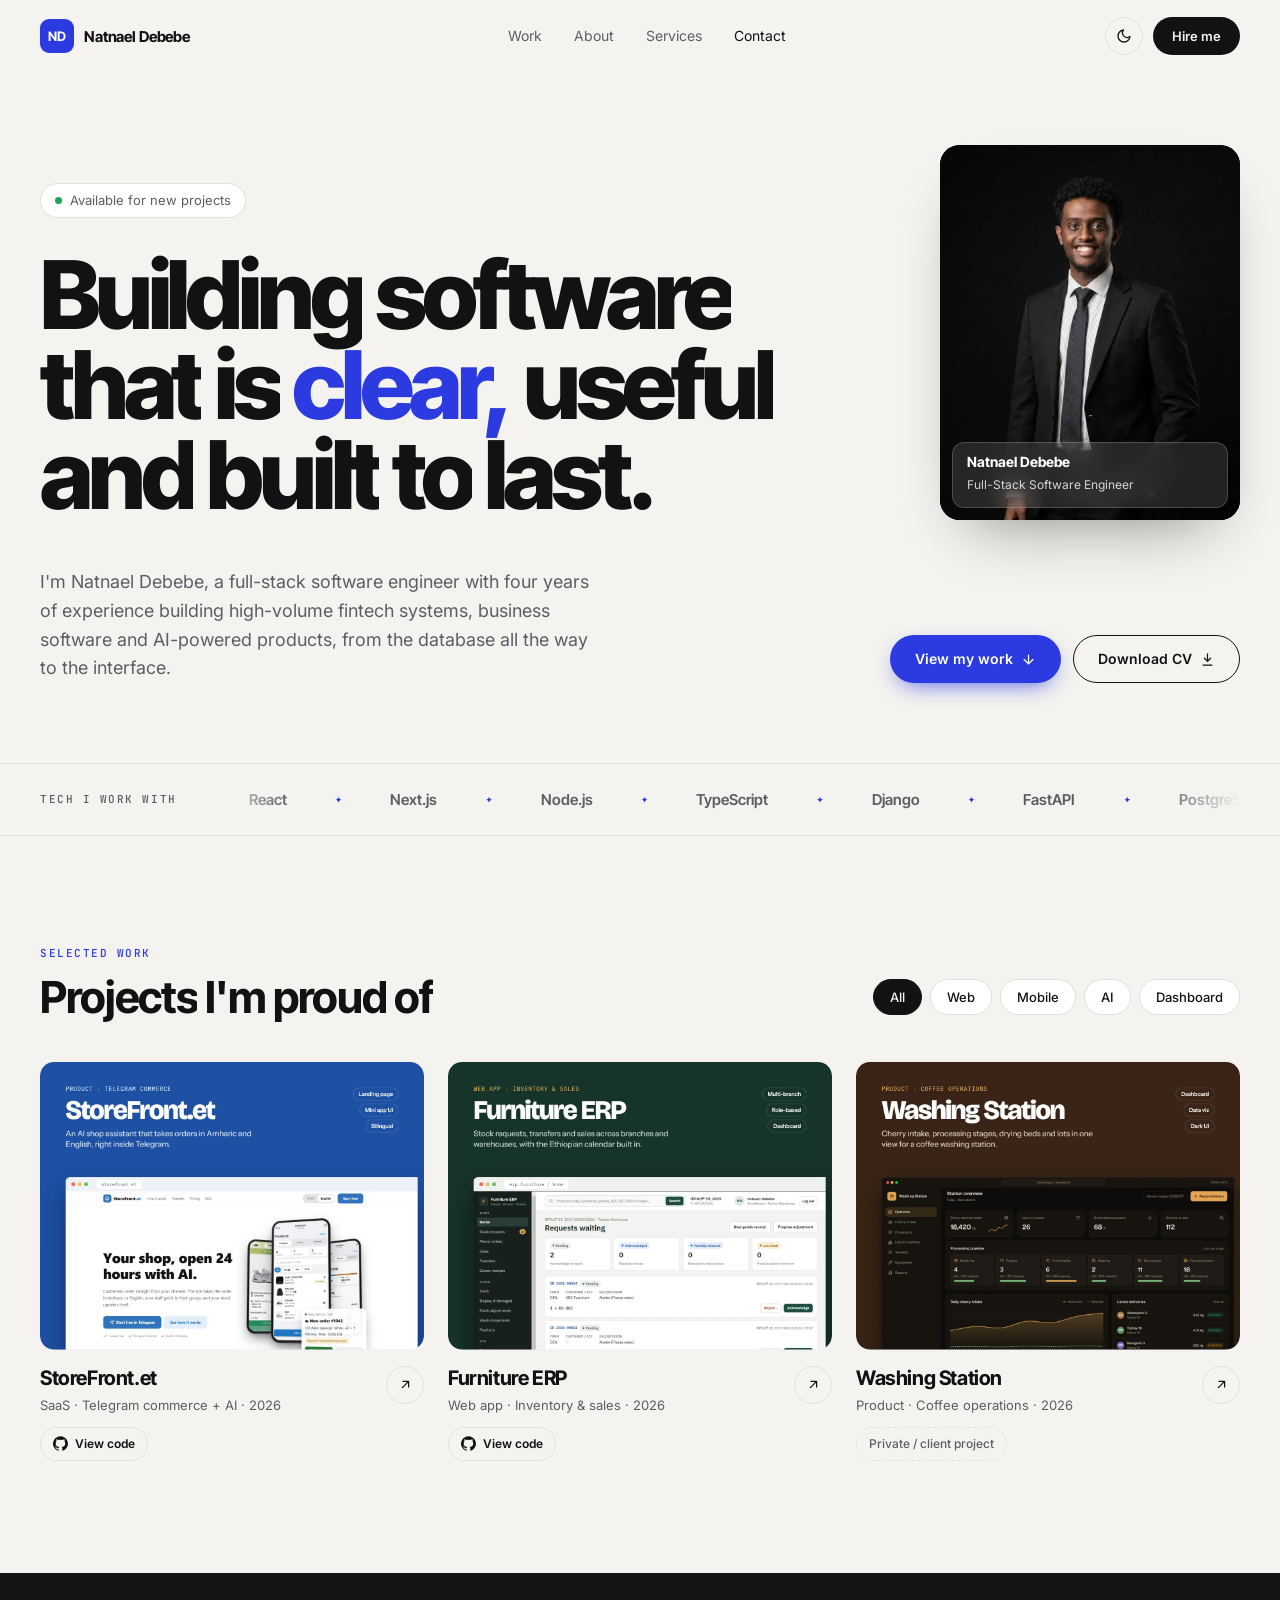
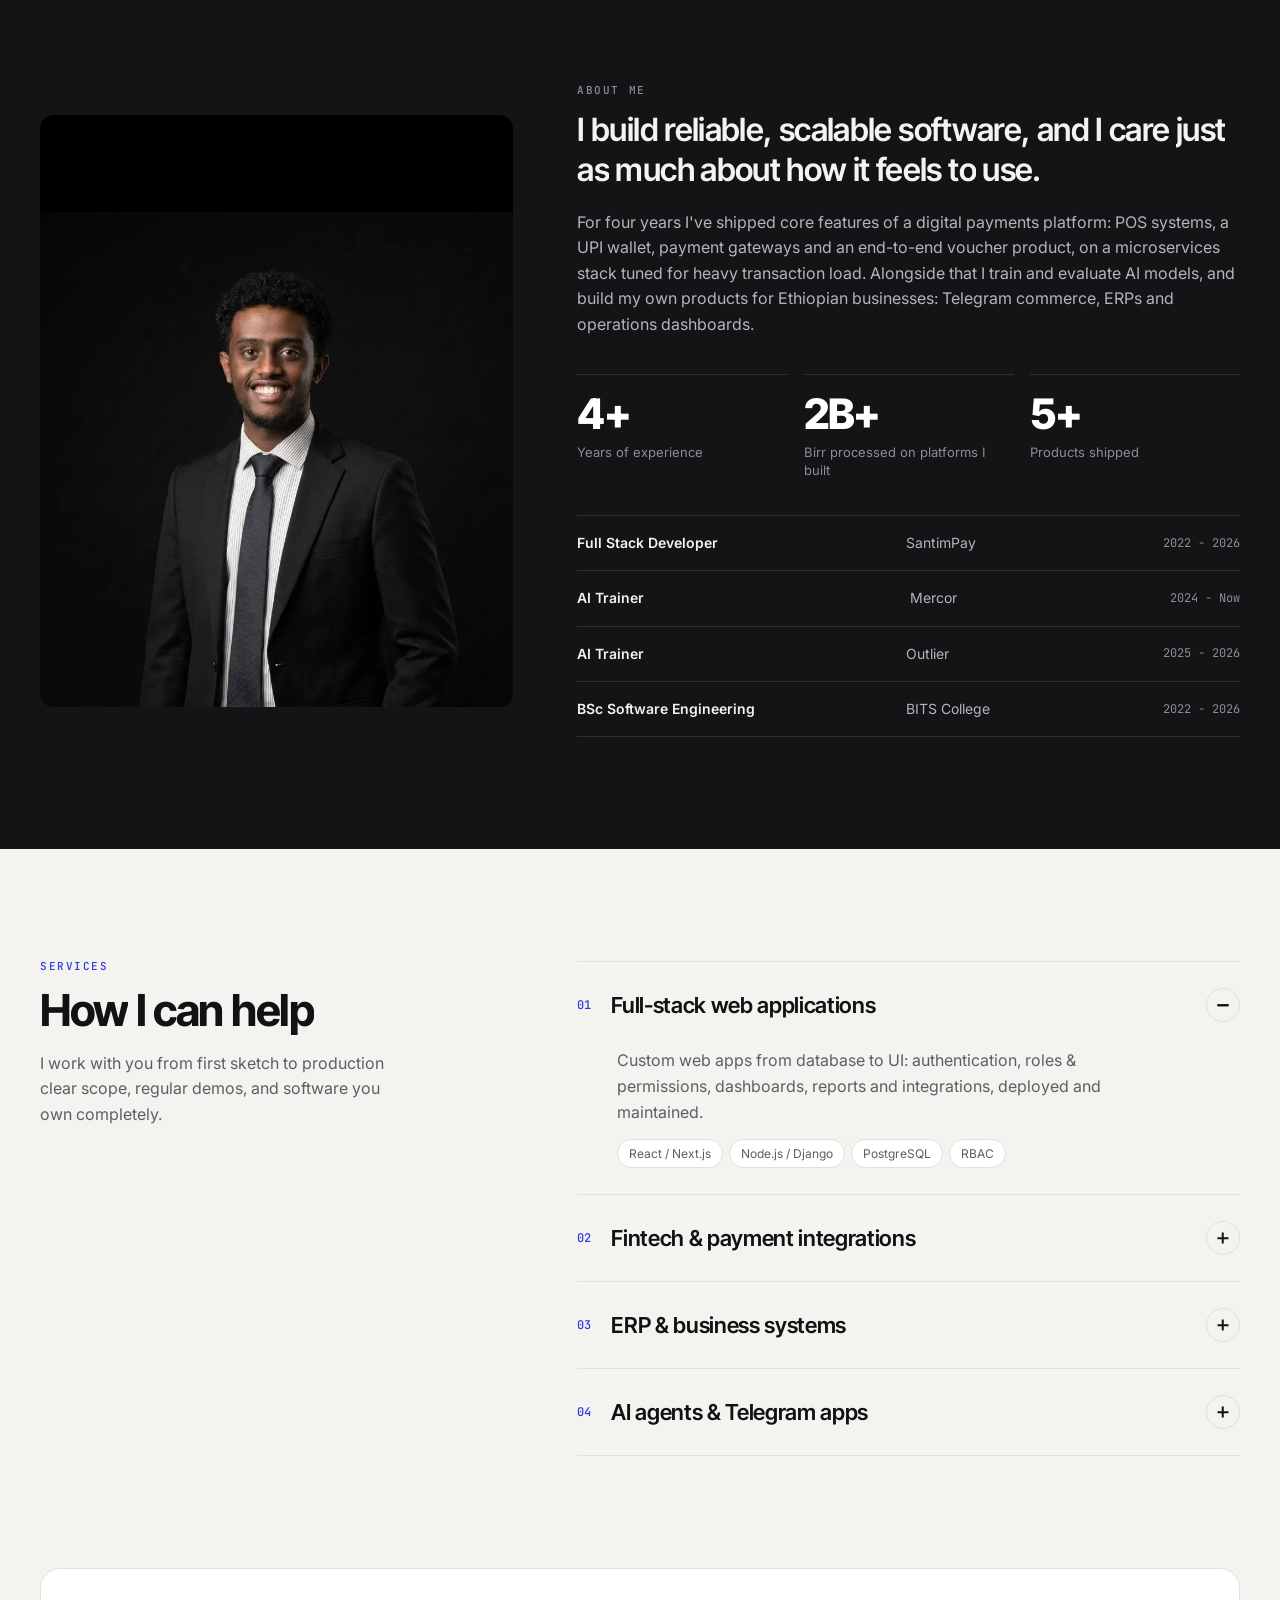
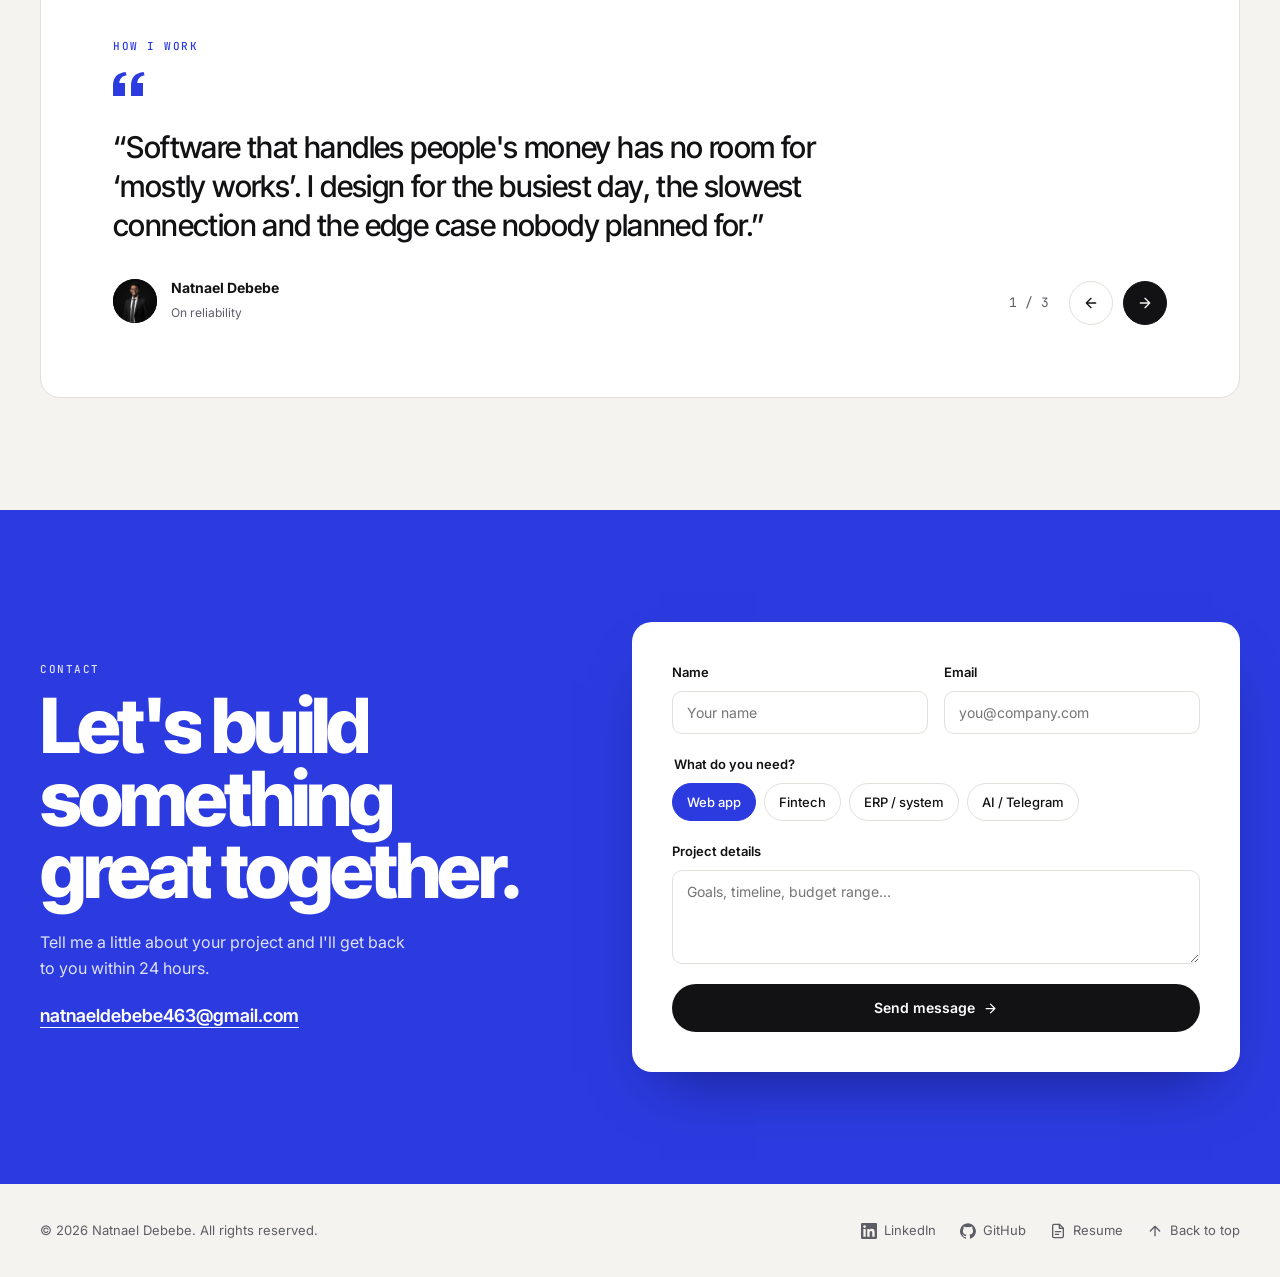
==== index.html @ 766f955b "Portfolio website" ====
<!doctype html>
<html lang="en">
  <head>
    <meta charset="utf-8" />
    <meta name="viewport" content="width=device-width, initial-scale=1" />
    <title>Natnael Debebe | Full-Stack Software Engineer</title>
    <meta
      name="description"
      content="Natnael Debebe is a full-stack software engineer with four years building fintech systems, ERPs, Telegram commerce and AI-powered products."
    />
    <meta
      property="og:title"
      content="Natnael Debebe | Full-Stack Software Engineer"
    />
    <meta
      property="og:description"
      content="Fintech, ERPs, Telegram commerce and AI products, designed and built end to end."
    />
    <!-- After deploying, change these two to full URLs, e.g. https://natnaeldebebe.vercel.app/assets/img/og-image.jpg -->
    <meta property="og:image" content="assets/img/og-image.jpg" />
    <meta property="og:type" content="website" />
    <meta name="twitter:card" content="summary_large_image" />
    <meta name="twitter:image" content="assets/img/og-image.jpg" />
    <meta name="theme-color" content="#f4f3ef" />
    <link
      rel="icon"
      href="data:image/svg+xml,%3Csvg xmlns='http://www.w3.org/2000/svg' viewBox='0 0 32 32'%3E%3Crect width='32' height='32' rx='7' fill='%232b3be0'/%3E%3Ctext x='16' y='21' font-family='Arial' font-weight='700' font-size='13' text-anchor='middle' fill='white'%3END%3C/text%3E%3C/svg%3E"
    />
    <link rel="preconnect" href="https://fonts.googleapis.com" />
    <link rel="preconnect" href="https://fonts.gstatic.com" crossorigin />
    <link
      href="https://fonts.googleapis.com/css2?family=Inter+Tight:wght@500;600;700;800&family=Inter:wght@400;500;600&family=JetBrains+Mono:wght@400;500&display=swap"
      rel="stylesheet"
    />
    <link rel="stylesheet" href="styles.css" />
    <script>
      // Apply saved theme before paint, and flag that JS animations are available
      document.documentElement.classList.add("js");
      try {
        const t = localStorage.getItem("theme");
        if (t) document.documentElement.dataset.theme = t;
      } catch (e) {}
    </script>
  </head>
  <body id="top">
    <a class="skip" href="#main">Skip to content</a>
    <div class="progress" id="progress" aria-hidden="true"></div>

    <!-- ============ NAV ============ -->
    <header class="nav">
      <div class="container nav__inner">
        <a href="#top" class="brand" aria-label="Natnael Debebe, home">
          <span class="brand__mark">ND</span>
          <span class="brand__name">Natnael Debebe</span>
        </a>
        <nav class="nav__links" aria-label="Primary">
          <a href="#work">Work</a>
          <a href="#about">About</a>
          <a href="#services">Services</a>
          <a href="#contact">Contact</a>
        </nav>
        <div class="nav__actions">
          <button
            class="icon-btn"
            id="themeToggle"
            aria-label="Toggle dark mode"
          >
            <svg
              class="i-moon"
              viewBox="0 0 24 24"
              width="16"
              height="16"
              fill="none"
              stroke="currentColor"
              stroke-width="2"
              stroke-linecap="round"
              stroke-linejoin="round"
            >
              <path d="M21 12.8A9 9 0 1 1 11.2 3a7 7 0 0 0 9.8 9.8z" />
            </svg>
            <svg
              class="i-sun"
              viewBox="0 0 24 24"
              width="16"
              height="16"
              fill="none"
              stroke="currentColor"
              stroke-width="2"
              stroke-linecap="round"
            >
              <circle cx="12" cy="12" r="4" />
              <path
                d="M12 2v2M12 20v2M4.9 4.9l1.4 1.4M17.7 17.7l1.4 1.4M2 12h2M20 12h2M4.9 19.1l1.4-1.4M17.7 6.3l1.4-1.4"
              />
            </svg>
          </button>
          <a href="#contact" class="btn btn--dark btn--sm">Hire me</a>
          <button
            class="icon-btn nav__burger"
            id="menuToggle"
            aria-label="Open menu"
            aria-expanded="false"
          >
            <svg
              viewBox="0 0 24 24"
              width="18"
              height="18"
              fill="none"
              stroke="currentColor"
              stroke-width="2"
              stroke-linecap="round"
            >
              <path d="M4 7h16M4 12h16M4 17h16" />
            </svg>
          </button>
        </div>
      </div>
      <div class="mobile-menu" id="mobileMenu" hidden>
        <a href="#work">Work</a>
        <a href="#about">About</a>
        <a href="#services">Services</a>
        <a href="#contact">Contact</a>
      </div>
    </header>

    <main id="main">
      <!-- ============ HERO ============ -->
      <section class="hero container">
        <div class="hero__top">
          <div>
            <p class="pill" data-reveal="up">
              <span class="dot"></span> Available for new projects
            </p>
            <h1 class="hero__title" data-split>
              Building software that is
              <span class="accent">clear,</span> useful and built to last.
            </h1>
          </div>
          <figure class="hero__photo" data-reveal="up" style="--d: 0.3s">
            <img
              src="assets/img/portrait.webp"
              alt="Natnael Debebe"
              width="896"
              height="1200"
            />
            <figcaption>
              <strong>Natnael Debebe</strong
              ><span>Full-Stack Software Engineer</span>
            </figcaption>
          </figure>
        </div>
        <div class="hero__bottom">
          <p class="hero__lead" data-reveal="up" style="--d: 0.55s">
            I'm Natnael Debebe, a full-stack software engineer with four years
            of experience building high-volume fintech systems, business
            software and AI-powered products, from the database all the way to
            the interface.
          </p>
          <div class="hero__cta" data-reveal="up" style="--d: 0.7s">
            <a href="#work" class="btn btn--accent"
              >View my work
              <svg
                viewBox="0 0 24 24"
                width="15"
                height="15"
                fill="none"
                stroke="currentColor"
                stroke-width="2"
                stroke-linecap="round"
                stroke-linejoin="round"
              >
                <path d="M12 5v14M5 12l7 7 7-7" />
              </svg>
            </a>
            <a
              href="assets/Natnael_Debebe_Resume.pdf"
              class="btn btn--ghost"
              download
              >Download CV
              <svg
                viewBox="0 0 24 24"
                width="15"
                height="15"
                fill="none"
                stroke="currentColor"
                stroke-width="2"
                stroke-linecap="round"
                stroke-linejoin="round"
              >
                <path d="M12 3v12M7 10l5 5 5-5M5 21h14" />
              </svg>
            </a>
          </div>
        </div>
      </section>

      <!-- ============ STACK MARQUEE ============ -->
      <section class="strip" aria-label="Technologies">
        <div class="container strip__inner">
          <span class="label">Tech I work with</span>
          <div class="marquee">
            <ul class="marquee__track">
              <li>React</li>
              <li>Next.js</li>
              <li>Node.js</li>
              <li>TypeScript</li>
              <li>Django</li>
              <li>FastAPI</li>
              <li>PostgreSQL</li>
              <li>Supabase</li>
              <li>Flutter</li>
              <li>Redis</li>
              <li>LLM agents</li>
            </ul>
            <ul class="marquee__track" aria-hidden="true">
              <li>React</li>
              <li>Next.js</li>
              <li>Node.js</li>
              <li>TypeScript</li>
              <li>Django</li>
              <li>FastAPI</li>
              <li>PostgreSQL</li>
              <li>Supabase</li>
              <li>Flutter</li>
              <li>Redis</li>
              <li>LLM agents</li>
            </ul>
          </div>
        </div>
      </section>

      <!-- ============ WORK ============ -->
      <section class="section container" id="work">
        <p class="label label--accent" data-reveal="up">Selected work</p>
        <div class="work__head">
          <h2 class="h2" data-split>Projects I'm proud of</h2>
          <div
            class="filters"
            role="tablist"
            aria-label="Filter projects"
            data-reveal="up"
            style="--d: 0.2s"
          >
            <button
              class="chip is-active"
              data-filter="all"
              role="tab"
              aria-selected="true"
            >
              All
            </button>
            <button
              class="chip"
              data-filter="web"
              role="tab"
              aria-selected="false"
            >
              Web
            </button>
            <button
              class="chip"
              data-filter="mobile"
              role="tab"
              aria-selected="false"
            >
              Mobile
            </button>
            <button
              class="chip"
              data-filter="ai"
              role="tab"
              aria-selected="false"
            >
              AI
            </button>
            <button
              class="chip"
              data-filter="dashboard"
              role="tab"
              aria-selected="false"
            >
              Dashboard
            </button>
          </div>
        </div>
        <div class="grid" id="projectGrid"><!-- rendered by script.js --></div>
      </section>

      <!-- ============ ABOUT ============ -->
      <section class="about" id="about">
        <div class="container about__inner">
          <div class="about__portrait" data-reveal="up">
            <img
              src="assets/img/portrait.webp"
              alt="Portrait of Natnael Debebe"
              data-parallax="0.08"
            />
          </div>
          <div class="about__body">
            <p class="label" data-reveal="up">About me</p>
            <p class="about__headline" data-split>
              I build reliable, scalable software, and I care just as much
              about how it feels to use.
            </p>
            <p class="about__text" data-reveal="up" style="--d: 0.2s">
              For four years I've shipped core features of a digital payments
              platform: POS systems, a UPI wallet, payment gateways and an
              end-to-end voucher product, on a microservices stack tuned for
              heavy transaction load. Alongside that I train and evaluate AI
              models, and build my own products for Ethiopian businesses:
              Telegram commerce, ERPs and operations dashboards.
            </p>

            <div class="stats" data-stagger>
              <div class="stat">
                <span class="stat__num"><span data-count="4">0</span>+</span
                ><span class="stat__label">Years of experience</span>
              </div>
              <div class="stat">
                <span class="stat__num"><span data-count="2">0</span>B+</span
                ><span class="stat__label"
                  >Birr processed on platforms I built</span
                >
              </div>
              <div class="stat">
                <span class="stat__num"><span data-count="6">0</span>+</span
                ><span class="stat__label">Products shipped</span>
              </div>
            </div>

            <ul class="timeline" data-stagger>
              <li>
                <span class="timeline__role">Full Stack Developer</span
                ><span>SantimPay</span><span class="mono">2022 - 2026</span>
              </li>
              <li>
                <span class="timeline__role">AI Trainer</span><span>Mercor</span
                ><span class="mono">2024 - Now</span>
              </li>
              <li>
                <span class="timeline__role">AI Trainer</span
                ><span>Outlier</span><span class="mono">2025 - 2026</span>
              </li>
              <li>
                <span class="timeline__role">BSc Software Engineering</span
                ><span>BITS College</span><span class="mono">2022 - 2026</span>
              </li>
            </ul>
          </div>
        </div>
      </section>

      <!-- ============ SERVICES ============ -->
      <section class="section container services" id="services">
        <div class="services__intro">
          <p class="label label--accent" data-reveal="up">Services</p>
          <h2 class="h2" data-split>How I can help</h2>
          <p class="muted" data-reveal="up" style="--d: 0.2s">
            I work with you from first sketch to production clear scope, regular
            demos, and software you own completely.
          </p>
        </div>
        <div class="accordion" id="accordion" data-stagger>
          <div class="acc is-open">
            <button class="acc__head" aria-expanded="true">
              <span class="acc__num">01</span
              ><span class="acc__title">Full-stack web applications</span
              ><span class="acc__icon" aria-hidden="true"></span>
            </button>
            <div class="acc__panel">
              <div>
                <p>
                  Custom web apps from database to UI: authentication, roles
                  &amp; permissions, dashboards, reports and integrations,
                  deployed and maintained.
                </p>
                <ul class="tags">
                  <li>React / Next.js</li>
                  <li>Node.js / Django</li>
                  <li>PostgreSQL</li>
                  <li>RBAC</li>
                </ul>
              </div>
            </div>
          </div>
          <div class="acc">
            <button class="acc__head" aria-expanded="false">
              <span class="acc__num">02</span
              ><span class="acc__title">Fintech &amp; payment integrations</span
              ><span class="acc__icon" aria-hidden="true"></span>
            </button>
            <div class="acc__panel">
              <div>
                <p>
                  Wallets, POS, vouchers and payment gateways built for real
                  transaction volume, with the query tuning and reliability
                  that money needs.
                </p>
                <ul class="tags">
                  <li>Payment gateways</li>
                  <li>Chapa</li>
                  <li>Microservices</li>
                  <li>Performance</li>
                </ul>
              </div>
            </div>
          </div>
          <div class="acc">
            <button class="acc__head" aria-expanded="false">
              <span class="acc__num">03</span
              ><span class="acc__title">ERP &amp; business systems</span
              ><span class="acc__icon" aria-hidden="true"></span>
            </button>
            <div class="acc__panel">
              <div>
                <p>
                  Inventory, sales and multi-branch stock systems that replace
                  spreadsheets and paper, built around how your team really
                  works.
                </p>
                <ul class="tags">
                  <li>Inventory</li>
                  <li>Multi-branch</li>
                  <li>Reporting</li>
                  <li>Ethiopian calendar</li>
                </ul>
              </div>
            </div>
          </div>
          <div class="acc">
            <button class="acc__head" aria-expanded="false">
              <span class="acc__num">04</span
              ><span class="acc__title">AI agents &amp; Telegram apps</span
              ><span class="acc__icon" aria-hidden="true"></span>
            </button>
            <div class="acc__panel">
              <div>
                <p>
                  AI shopping assistants grounded in your live product data,
                  plus Telegram bots and mini apps that sell where your
                  customers already are.
                </p>
                <ul class="tags">
                  <li>LLM agents</li>
                  <li>FastAPI</li>
                  <li>Telegram Mini Apps</li>
                  <li>Bilingual UX</li>
                </ul>
              </div>
            </div>
          </div>
        </div>
      </section>

      <!-- ============ PRINCIPLES (how I work) ============ -->
      <section class="container" aria-label="How I work">
        <div class="testimonial" data-reveal="up">
          <p class="label label--accent">How I work</p>
          <svg
            class="quote"
            viewBox="0 0 32 24"
            width="32"
            height="24"
            fill="currentColor"
            aria-hidden="true"
          >
            <path
              d="M0 24V13.7C0 5.4 4.2 1 12.6 0l1 3.3C8.8 4.4 6.6 7 6.3 11H12v13H0zm18 0V13.7C18 5.4 22.2 1 30.6 0l1 3.3C26.8 4.4 24.6 7 24.3 11H30v13H18z"
            />
          </svg>
          <div class="testimonial__track" id="tTrack">
            <figure class="t is-active">
              <blockquote>
                “Software that handles people's money has no room for ‘mostly
                works’. I design for the busiest day, the slowest connection and
                the edge case nobody planned for.”
              </blockquote>
              <figcaption>
                <img class="avatar" src="assets/img/portrait.webp" alt="" /><span
                  ><strong>Natnael Debebe</strong
                  ><small>On reliability</small></span
                >
              </figcaption>
            </figure>
            <figure class="t">
              <blockquote>
                “The best feature is the one staff can use on day one without
                training. I sit with the people who'll use the product, then
                remove everything that slows them down.”
              </blockquote>
              <figcaption>
                <img class="avatar" src="assets/img/portrait.webp" alt="" /><span
                  ><strong>Natnael Debebe</strong
                  ><small>On simplicity</small></span
                >
              </figcaption>
            </figure>
            <figure class="t">
              <blockquote>
                “I own what I build from the first sketch to production and
                beyond: clear scope, regular demos, and code your team can keep
                growing after I hand it over.”
              </blockquote>
              <figcaption>
                <img class="avatar" src="assets/img/portrait.webp" alt="" /><span
                  ><strong>Natnael Debebe</strong
                  ><small>On ownership</small></span
                >
              </figcaption>
            </figure>
          </div>
          <div class="testimonial__nav">
            <span class="mono muted" id="tCount">1 / 3</span>
            <button class="round-btn" id="tPrev" aria-label="Previous quote">
              <svg
                viewBox="0 0 24 24"
                width="16"
                height="16"
                fill="none"
                stroke="currentColor"
                stroke-width="2"
                stroke-linecap="round"
                stroke-linejoin="round"
              >
                <path d="M19 12H5M12 19l-7-7 7-7" />
              </svg>
            </button>
            <button
              class="round-btn round-btn--dark"
              id="tNext"
              aria-label="Next quote"
            >
              <svg
                viewBox="0 0 24 24"
                width="16"
                height="16"
                fill="none"
                stroke="currentColor"
                stroke-width="2"
                stroke-linecap="round"
                stroke-linejoin="round"
              >
                <path d="M5 12h14M12 5l7 7-7 7" />
              </svg>
            </button>
          </div>
        </div>
      </section>

      <!-- ============ CONTACT ============ -->
      <section class="contact" id="contact">
        <div class="container contact__inner">
          <div class="contact__copy">
            <p class="label label--light" data-reveal="up">Contact</p>
            <h2 class="contact__title" data-split>
              Let's build something great together.
            </h2>
            <p data-reveal="up" style="--d: 0.3s">
              Tell me a little about your project and I'll get back to you
              within 24 hours.
            </p>
            <a
              class="contact__email"
              href="mailto:natnaeldebebe463@gmail.com"
              data-reveal="up"
              style="--d: 0.4s"
              >natnaeldebebe463@gmail.com</a
            >
          </div>
          <form
            class="form"
            id="contactForm"
            novalidate
            data-reveal="up"
            style="--d: 0.2s"
          >
            <div class="form__row">
              <label
                >Name<input
                  name="name"
                  type="text"
                  placeholder="Your name"
                  required
                  autocomplete="name"
              /></label>
              <label
                >Email<input
                  name="email"
                  type="email"
                  placeholder="you@company.com"
                  required
                  autocomplete="email"
              /></label>
            </div>
            <fieldset>
              <legend>What do you need?</legend>
              <div class="form__chips">
                <label class="radio"
                  ><input
                    type="radio"
                    name="need"
                    value="Web application"
                    checked
                  /><span>Web app</span></label
                >
                <label class="radio"
                  ><input
                    type="radio"
                    name="need"
                    value="Fintech / payments"
                  /><span>Fintech</span></label
                >
                <label class="radio"
                  ><input
                    type="radio"
                    name="need"
                    value="ERP / business system"
                  /><span>ERP / system</span></label
                >
                <label class="radio"
                  ><input
                    type="radio"
                    name="need"
                    value="AI agent / Telegram app"
                  /><span>AI / Telegram</span></label
                >
              </div>
            </fieldset>
            <label
              >Project details<textarea
                name="details"
                rows="4"
                placeholder="Goals, timeline, budget range…"
                required
              ></textarea>
            </label>
            <!-- Honeypot: hidden from people, catches spam bots -->
            <input type="text" name="_gotcha" class="hp" tabindex="-1" autocomplete="off" aria-hidden="true" />
            <p class="form__error" id="formError" role="status" aria-live="polite"></p>
            <button type="submit" class="btn btn--dark btn--block">
              Send message
              <svg
                viewBox="0 0 24 24"
                width="15"
                height="15"
                fill="none"
                stroke="currentColor"
                stroke-width="2"
                stroke-linecap="round"
                stroke-linejoin="round"
              >
                <path d="M5 12h14M12 5l7 7-7 7" />
              </svg>
            </button>
          </form>
        </div>
      </section>
    </main>

    <footer class="footer container">
      <p class="muted">
        © <span id="year"></span> Natnael Debebe. All rights reserved.
      </p>
      <nav class="footer__links" aria-label="Social">
        <a
          class="social"
          href="https://www.linkedin.com/in/natnael-debebe-1574391a8/"
          target="_blank"
          rel="noopener"
        >
          <svg
            viewBox="0 0 24 24"
            width="16"
            height="16"
            fill="currentColor"
            aria-hidden="true"
          >
            <path
              d="M20.45 20.45h-3.56v-5.57c0-1.33-.02-3.04-1.85-3.04-1.86 0-2.14 1.45-2.14 2.94v5.67H9.34V9h3.42v1.56h.05c.48-.9 1.64-1.85 3.37-1.85 3.6 0 4.27 2.37 4.27 5.46v6.28zM5.34 7.43a2.06 2.06 0 1 1 0-4.13 2.06 2.06 0 0 1 0 4.13zM7.12 20.45H3.56V9h3.56v11.45zM22.22 0H1.77C.79 0 0 .77 0 1.73v20.54C0 23.23.79 24 1.77 24h20.45c.98 0 1.78-.77 1.78-1.73V1.73C24 .77 23.2 0 22.22 0z"
            />
          </svg>
          LinkedIn</a
        >
        <a
          class="social"
          href="https://github.com/natidebe"
          target="_blank"
          rel="noopener"
        >
          <svg
            viewBox="0 0 24 24"
            width="16"
            height="16"
            fill="currentColor"
            aria-hidden="true"
          >
            <path
              d="M12 .3a12 12 0 0 0-3.8 23.38c.6.12.83-.26.83-.57L9 21.07c-3.34.72-4.04-1.61-4.04-1.61-.55-1.39-1.34-1.76-1.34-1.76-1.08-.74.09-.73.09-.73 1.2.09 1.83 1.24 1.83 1.24 1.07 1.83 2.81 1.3 3.5 1 .1-.78.42-1.31.76-1.61-2.67-.3-5.47-1.33-5.47-5.93 0-1.31.47-2.38 1.24-3.22-.14-.3-.54-1.52.1-3.18 0 0 1-.32 3.3 1.23a11.5 11.5 0 0 1 6 0c2.28-1.55 3.29-1.23 3.29-1.23.64 1.66.24 2.88.12 3.18a4.65 4.65 0 0 1 1.23 3.22c0 4.61-2.8 5.63-5.48 5.92.42.36.81 1.1.81 2.22l-.01 3.29c0 .31.2.69.82.57A12 12 0 0 0 12 .3z"
            />
          </svg>
          GitHub</a
        >
        <a
          class="social"
          href="assets/Natnael_Debebe_Resume.pdf"
          target="_blank"
          rel="noopener"
        >
          <svg
            viewBox="0 0 24 24"
            width="16"
            height="16"
            fill="none"
            stroke="currentColor"
            stroke-width="2"
            stroke-linecap="round"
            stroke-linejoin="round"
            aria-hidden="true"
          >
            <path
              d="M14 2H6a2 2 0 0 0-2 2v16a2 2 0 0 0 2 2h12a2 2 0 0 0 2-2V8z"
            />
            <path d="M14 2v6h6M8 13h8M8 17h5" />
          </svg>
          Resume</a
        >
        <a class="social" href="#top" data-to-top>
          <svg
            viewBox="0 0 24 24"
            width="16"
            height="16"
            fill="none"
            stroke="currentColor"
            stroke-width="2"
            stroke-linecap="round"
            stroke-linejoin="round"
            aria-hidden="true"
          >
            <path d="M12 19V5M5 12l7-7 7 7" />
          </svg>
          Back to top</a
        >
      </nav>
    </footer>

    <!-- ============ PROJECT MODAL ============ -->
    <dialog class="modal" id="projectModal" aria-labelledby="mTitle">
      <button class="icon-btn modal__close" id="mClose" aria-label="Close">
        <svg
          viewBox="0 0 24 24"
          width="18"
          height="18"
          fill="none"
          stroke="currentColor"
          stroke-width="2"
          stroke-linecap="round"
        >
          <path d="M18 6 6 18M6 6l12 12" />
        </svg>
      </button>
      <div class="modal__media"><img id="mImage" alt="" /></div>
      <div class="modal__thumbs" id="mThumbs"></div>
      <div class="modal__body">
        <p class="label label--accent" id="mMeta"></p>
        <h3 class="h3" id="mTitle"></h3>
        <p class="muted" id="mDesc"></p>
        <ul class="checks" id="mPoints"></ul>
        <ul class="tags" id="mTags"></ul>
        <div class="modal__actions" id="mActions"></div>
      </div>
    </dialog>

    <script src="script.js"></script>
  </body>
</html>
---- styles.css ----
/* =========================================================
   Natnael Debebe | Portfolio
   ========================================================= */
:root {
  --bg: #f4f3ef;
  --surface: #ffffff;
  --text: #121214;
  --muted: #5d5d66;
  --line: #e2e0da;
  --accent: #2b3be0;
  --accent-ink: #ffffff;
  --dark: #141416;
  --dark-2: #222226;
  --on-dark: #f4f3ef;
  --card-1: #d9dbf6;
  --card-2: #ece2d6;
  --card-3: #d6eae0;
  --card-4: #dfe5ee;

  --radius: 14px;
  --font-display: "Inter Tight", system-ui, sans-serif;
  --font-body: "Inter", system-ui, sans-serif;
  --font-mono: "JetBrains Mono", ui-monospace, monospace;
  --ease: cubic-bezier(.2, .7, .2, 1);
  --ease-out: cubic-bezier(.16, 1, .3, 1);
  color-scheme: light;
}

:root[data-theme="dark"] {
  --bg: #0f0f11; --surface: #18181b; --text: #f2f1ec; --muted: #9c9ca6; --line: #2a2a2f;
  --accent: #5b69ff; --dark: #18181b; --dark-2: #232328;
  --card-1: #23264a; --card-2: #2f2922; --card-3: #1f2e28; --card-4: #222832;
  color-scheme: dark;
}

*, *::before, *::after { box-sizing: border-box; }
html { scroll-behavior: smooth; scroll-padding-top: 80px; }
body {
  margin: 0;
  background: var(--bg);
  color: var(--text);
  font: 400 16px/1.6 var(--font-body);
  -webkit-font-smoothing: antialiased;
  overflow-x: hidden;
}
img { max-width: 100%; display: block; }
a { color: inherit; }
button { font: inherit; color: inherit; cursor: pointer; }
:focus-visible { outline: 2px solid var(--accent); outline-offset: 3px; border-radius: 6px; }

.container { width: min(1200px, 100% - 32px); margin-inline: auto; }
@media (min-width: 768px) { .container { width: min(1200px, 100% - 80px); } }

.skip { position: absolute; left: -999px; top: 8px; background: var(--text); color: var(--bg); padding: 8px 14px; border-radius: 8px; z-index: 100; }
.skip:focus { left: 16px; }

.mono { font-family: var(--font-mono); font-size: 13px; }
.muted { color: var(--muted); }
.label {
  font: 500 11px/1 var(--font-mono);
  letter-spacing: .14em; text-transform: uppercase;
  color: var(--muted); margin: 0 0 14px;
}
.label--accent { color: var(--accent); }
.label--light { color: rgba(255,255,255,.75); }
.h2 { font: 700 clamp(30px, 4vw, 44px)/1.1 var(--font-display); letter-spacing: -.03em; margin: 0; }
.h3 { font: 700 26px/1.2 var(--font-display); letter-spacing: -.02em; margin: 0 0 10px; }

/* ---------- Buttons ---------- */
.btn {
  display: inline-flex; align-items: center; justify-content: center; gap: 8px;
  height: 48px; padding: 0 24px; border-radius: 999px;
  font: 600 14px/1 var(--font-body); text-decoration: none;
  border: 1px solid transparent;
  transition: transform .2s var(--ease), background .2s, box-shadow .2s;
}
.btn:hover { transform: translateY(-2px); }
.btn--sm { height: 38px; padding: 0 18px; font-size: 13px; }
.btn--accent { background: var(--accent); color: var(--accent-ink); box-shadow: 0 8px 24px -10px var(--accent); }
.btn--dark { background: var(--text); color: var(--bg); }
.btn--ghost { border-color: var(--text); background: transparent; }
.btn--ghost:hover { background: var(--text); color: var(--bg); }
.btn--block { width: 100%; }
.contact .btn--dark { background: #121214; color: #fff; }

.icon-btn {
  display: inline-grid; place-items: center;
  width: 38px; height: 38px; border-radius: 50%;
  border: 1px solid var(--line); background: transparent;
  transition: background .2s;
}
.icon-btn:hover { background: var(--surface); }
.i-sun { display: none; }
:root[data-theme="dark"] .i-sun { display: block; }
:root[data-theme="dark"] .i-moon { display: none; }

/* ---------- Nav ---------- */
.nav {
  position: sticky; top: 0; z-index: 50;
  background: color-mix(in srgb, var(--bg) 82%, transparent);
  backdrop-filter: saturate(160%) blur(12px);
  -webkit-backdrop-filter: saturate(160%) blur(12px);
  border-bottom: 1px solid transparent;
  transition: border-color .2s;
}
.nav.is-scrolled { border-bottom-color: var(--line); }
.nav__inner { display: flex; align-items: center; justify-content: space-between; height: 72px; }
.brand { display: flex; align-items: center; gap: 10px; text-decoration: none; }
.brand__mark {
  display: grid; place-items: center; width: 34px; height: 34px; border-radius: 9px;
  background: var(--accent); color: #fff; font: 700 13px/1 var(--font-display);
}
.brand__name { font: 700 15px/1 var(--font-display); letter-spacing: -.01em; }
.nav__links { display: flex; gap: 32px; }
.nav__links a { text-decoration: none; font-size: 14px; color: var(--muted); transition: color .2s; }
.nav__links a:hover, .nav__links a.is-current { color: var(--text); }
.nav__actions { display: flex; align-items: center; gap: 10px; }
.nav__burger { display: none; }
.mobile-menu { display: flex; flex-direction: column; padding: 8px 16px 20px; border-bottom: 1px solid var(--line); }
.mobile-menu[hidden] { display: none; }
.mobile-menu a { padding: 12px 0; text-decoration: none; font: 600 18px var(--font-display); border-bottom: 1px solid var(--line); }
@media (max-width: 760px) {
  .nav__links { display: none; }
  .nav__burger { display: inline-grid; }
  .nav__actions .btn { display: none; }
}

/* ---------- Hero ---------- */
.hero { padding: 72px 0 80px; }
.pill {
  display: inline-flex; align-items: center; gap: 8px;
  padding: 6px 14px; border: 1px solid var(--line); border-radius: 999px;
  background: var(--surface); font-size: 13px; color: var(--muted); margin: 0 0 32px;
}
.dot { width: 7px; height: 7px; border-radius: 50%; background: #22a55b; box-shadow: 0 0 0 0 rgba(34,165,91,.5); animation: pulse 2s infinite; }
@keyframes pulse { 70% { box-shadow: 0 0 0 8px rgba(34,165,91,0); } 100% { box-shadow: 0 0 0 0 rgba(34,165,91,0); } }
.hero__top { display: grid; grid-template-columns: 1fr 300px; gap: 48px; align-items: end; margin-bottom: 48px; }
.hero__title {
  font: 800 clamp(44px, 7.4vw, 108px)/.95 var(--font-display);
  letter-spacing: -.055em; margin: 0; max-width: 13ch;
}
.hero__photo { position: relative; margin: 0; border-radius: 20px; overflow: hidden; background: #000; aspect-ratio: 4 / 5; box-shadow: 0 30px 60px -30px rgba(0,0,0,.45); }
.hero__photo img { width: 100%; height: 100%; object-fit: cover; object-position: center 15%; transition: transform .8s var(--ease); }
.hero__photo:hover img { transform: scale(1.04); }
.hero__photo figcaption {
  position: absolute; left: 12px; right: 12px; bottom: 12px; padding: 10px 14px; border-radius: 12px;
  background: rgba(255,255,255,.12); backdrop-filter: blur(12px); -webkit-backdrop-filter: blur(12px);
  border: 1px solid rgba(255,255,255,.18); color: #fff;
}
.hero__photo figcaption strong { display: block; font: 700 14px/1.3 var(--font-display); }
.hero__photo figcaption span { font-size: 12px; opacity: .8; }
@media (max-width: 960px) {
  .hero__top { grid-template-columns: 1fr; gap: 32px; }
  .hero__photo { order: -1; width: 160px; aspect-ratio: 1; border-radius: 50%; }
  .hero__photo figcaption { display: none; }
}
.accent { color: var(--accent); }
.hero__bottom { display: flex; flex-wrap: wrap; gap: 32px; align-items: flex-end; justify-content: space-between; }
.hero__lead { max-width: 560px; font-size: 18px; color: var(--muted); margin: 0; }
.hero__cta { display: flex; gap: 12px; flex-wrap: wrap; }

/* ---------- Strip ---------- */
.strip { border-block: 1px solid var(--line); }
.strip__inner { display: flex; align-items: center; gap: 32px; padding: 26px 0; }
.strip .label { margin: 0; white-space: nowrap; }
.marquee {
  flex: 1; min-width: 0; display: flex; overflow: hidden;
  -webkit-mask-image: linear-gradient(90deg, transparent, #000 8%, #000 92%, transparent);
          mask-image: linear-gradient(90deg, transparent, #000 8%, #000 92%, transparent);
}
.marquee__track {
  display: flex; flex: none; gap: 48px; padding-right: 48px;
  list-style: none; margin: 0;
  font: 600 15px var(--font-display); color: var(--muted); white-space: nowrap;
  animation: marquee 32s linear infinite;
}
.marquee:hover .marquee__track { animation-play-state: paused; }
.marquee__track li { display: flex; align-items: center; gap: 48px; }
.marquee__track li::after { content: "✦"; font-size: 9px; color: var(--accent); }
@keyframes marquee { to { transform: translateX(-100%); } }
@media (max-width: 760px) { .strip__inner { flex-direction: column; align-items: flex-start; gap: 16px; } .marquee { width: 100%; } }

/* ---------- Work ---------- */
.section { padding: 112px 0; }
.work__head { display: flex; flex-wrap: wrap; gap: 20px; align-items: center; justify-content: space-between; margin-bottom: 40px; }
.filters { display: flex; flex-wrap: wrap; gap: 8px; }
.chip {
  height: 36px; padding: 0 16px; border-radius: 999px;
  border: 1px solid var(--line); background: var(--surface);
  font-size: 13px; font-weight: 500; transition: all .2s;
}
.chip:hover { border-color: var(--text); }
.chip.is-active { background: var(--text); color: var(--bg); border-color: var(--text); }

.grid { display: grid; grid-template-columns: repeat(3, 1fr); gap: 40px 24px; }
@media (max-width: 1000px) { .grid { grid-template-columns: repeat(2, 1fr); } }
@media (max-width: 640px) { .grid { grid-template-columns: 1fr; } }

.card { text-decoration: none; display: block; cursor: pointer; }
.card.is-filtered-in { animation: fadeUp .5s var(--ease) both; }
.card[hidden] { display: none; }
.card__media {
  position: relative; aspect-ratio: 4 / 3; border-radius: var(--radius); overflow: hidden;
  background: var(--card-1);
}
.card__media img {
  position: absolute; inset: 0; width: 100%; height: 100%;
  object-fit: cover; object-position: top left;
  transition: transform .8s var(--ease);
}
.card:hover .card__media img { transform: scale(1.05); }
.card__badge {
  position: absolute; left: 14px; top: 14px; z-index: 1;
  padding: 5px 10px; border-radius: 999px;
  background: rgba(255,255,255,.92); color: #121214;
  font: 500 11px var(--font-mono); letter-spacing: .04em;
}
.card__foot { display: flex; justify-content: space-between; align-items: flex-start; gap: 16px; padding-top: 16px; }
.card__title { font: 700 20px/1.25 var(--font-display); letter-spacing: -.02em; margin: 0 0 4px; }
.card__meta { font-size: 13px; color: var(--muted); margin: 0; }
.card__arrow {
  flex: none; display: grid; place-items: center; width: 38px; height: 38px; border-radius: 50%;
  border: 1px solid var(--line); transition: all .25s var(--ease);
}
.card:hover .card__arrow { background: var(--accent); border-color: var(--accent); color: #fff; transform: rotate(45deg); }
@keyframes fadeUp { from { opacity: 0; transform: translateY(16px); } to { opacity: 1; transform: none; } }

/* ---------- About ---------- */
.about { background: #141416; color: #f4f3ef; padding: 112px 0; }
.about__inner { display: grid; grid-template-columns: 5fr 7fr; gap: 64px; align-items: center; }
.about__portrait { aspect-ratio: 4 / 5; border-radius: var(--radius); overflow: hidden; background: #000; }
.about__portrait img { width: 100%; height: 112%; margin-top: -6%; object-fit: cover; object-position: center 20%; will-change: transform; }
.stats { display: grid; grid-template-columns: repeat(3, 1fr); gap: 16px; margin: 0 0 36px; }
.stat { padding: 18px 0 0; border-top: 1px solid #2e2e33; }
.stat__num { display: block; font: 800 clamp(30px, 3.4vw, 42px)/1 var(--font-display); letter-spacing: -.04em; color: #fff; margin-bottom: 8px; }
.stat__label { font-size: 13px; color: #8c8c96; line-height: 1.4; display: block; }
.about .label { color: #8c8c96; }
.about__headline { font: 600 clamp(24px, 2.6vw, 32px)/1.25 var(--font-display); letter-spacing: -.02em; margin: 0 0 20px; }
.about__text { color: #b4b4bd; margin: 0 0 36px; }
.timeline { list-style: none; margin: 0; padding: 0; border-top: 1px solid #2e2e33; }
.timeline li {
  display: grid; grid-template-columns: 1.3fr 1fr auto; gap: 16px; align-items: center;
  padding: 16px 0; border-bottom: 1px solid #2e2e33; font-size: 14px; color: #b4b4bd;
}
.timeline__role { color: #f4f3ef; font-weight: 600; }
.timeline .mono { color: #8c8c96; font-size: 12px; }
@media (max-width: 860px) {
  .about__inner { grid-template-columns: 1fr; gap: 40px; }
  .stats { gap: 12px; }
  .about__portrait { max-width: 360px; }
  .timeline li { grid-template-columns: 1fr auto; }
  .timeline li span:nth-child(2) { grid-row: 2; color: #8c8c96; font-size: 13px; margin-top: -10px; }
}

/* ---------- Services ---------- */
.services { display: grid; grid-template-columns: 5fr 7fr; gap: 64px; }
.services__intro .h2 { margin-bottom: 16px; }
.services__intro p:last-child { max-width: 360px; }
.accordion { border-top: 1px solid var(--line); }
.acc { border-bottom: 1px solid var(--line); }
.acc__head {
  width: 100%; display: flex; align-items: center; gap: 20px;
  padding: 26px 0; background: none; border: 0; text-align: left;
}
.acc__num { font: 500 12px var(--font-mono); color: var(--accent); }
.acc__title { flex: 1; font: 600 clamp(18px, 2vw, 22px)/1.2 var(--font-display); letter-spacing: -.015em; }
.acc__icon {
  position: relative; width: 34px; height: 34px; border-radius: 50%; border: 1px solid var(--line); flex: none;
  transition: transform .3s var(--ease), background .2s;
}
.acc__icon::before, .acc__icon::after {
  content: ""; position: absolute; left: 50%; top: 50%; width: 11px; height: 1.5px;
  background: currentColor; transform: translate(-50%, -50%);
}
.acc__icon::after { transform: translate(-50%, -50%) rotate(90deg); transition: transform .3s var(--ease); }
.acc.is-open .acc__icon::after { transform: translate(-50%, -50%) rotate(0); }
.acc__head:hover .acc__icon { background: var(--surface); }
.acc__panel { display: grid; grid-template-rows: 0fr; transition: grid-template-rows .35s var(--ease); }
.acc__panel > div { overflow: hidden; padding-left: 40px; }
.acc.is-open .acc__panel { grid-template-rows: 1fr; }
.acc__head:hover .acc__title { color: var(--accent); }
.acc__title { transition: color .2s; }
.acc__panel p { margin: 0 0 14px; color: var(--muted); max-width: 520px; }
.acc__panel .tags { padding-bottom: 26px; }
.tags { display: flex; flex-wrap: wrap; gap: 6px; list-style: none; margin: 0; padding: 0; }
.tags li { padding: 4px 11px; border-radius: 999px; background: var(--surface); border: 1px solid var(--line); font-size: 12px; color: var(--muted); }
@media (max-width: 860px) { .services { grid-template-columns: 1fr; gap: 32px; } }

/* ---------- Testimonial ---------- */
.testimonial {
  position: relative; background: var(--surface); border: 1px solid var(--line);
  border-radius: 20px; padding: clamp(32px, 6vw, 72px); margin-bottom: 112px;
}
.quote { color: var(--accent); margin-bottom: 24px; }
.testimonial__track { display: grid; }
.t { grid-area: 1 / 1; margin: 0; opacity: 0; visibility: hidden; transform: translateY(8px); transition: opacity .4s, transform .4s var(--ease), visibility .4s; }
.t.is-active { opacity: 1; visibility: visible; transform: none; }
.t blockquote { margin: 0 0 32px; font: 500 clamp(22px, 2.6vw, 30px)/1.3 var(--font-display); letter-spacing: -.02em; max-width: 720px; }
.t figcaption { display: flex; align-items: center; gap: 14px; }
.t figcaption strong { display: block; font-size: 14px; }
.t figcaption small { color: var(--muted); font-size: 12px; }
.avatar { width: 44px; height: 44px; border-radius: 50%; background: var(--line); flex: none; }
.testimonial__nav { display: flex; align-items: center; gap: 10px; justify-content: flex-end; margin-top: 24px; }
.testimonial__nav .mono { margin-right: 10px; }
@media (min-width: 761px) { .testimonial__nav { position: absolute; right: clamp(32px, 6vw, 72px); bottom: clamp(32px, 6vw, 72px); margin: 0; } }
.round-btn { width: 44px; height: 44px; border-radius: 50%; border: 1px solid var(--line); background: var(--surface); display: grid; place-items: center; transition: transform .2s; }
.round-btn:hover { transform: scale(1.06); }
.round-btn--dark { background: var(--text); color: var(--bg); border-color: var(--text); }

/* ---------- Contact ---------- */
.contact { background: #2b3be0; color: #fff; padding: 112px 0; }
.contact__inner { display: grid; grid-template-columns: 1fr 1.15fr; gap: 64px; align-items: center; }
.contact__title { font: 800 clamp(44px, 6vw, 76px)/.95 var(--font-display); letter-spacing: -.05em; margin: 0 0 24px; }
.contact__copy p { color: rgba(255,255,255,.85); max-width: 380px; }
.contact__email { display: inline-block; margin-top: 8px; font: 600 18px var(--font-display); text-underline-offset: 5px; word-break: break-all; }
.form {
  background: #fff; color: #121214; border-radius: 20px; padding: clamp(24px, 4vw, 40px);
  display: grid; gap: 20px; box-shadow: 0 30px 60px -30px rgba(0,0,30,.5);
}
.form label, .form legend { display: grid; gap: 8px; font-size: 13px; font-weight: 600; }
.form__row { display: grid; grid-template-columns: 1fr 1fr; gap: 16px; }
.form input[type="text"], .form input[type="email"], .form textarea {
  width: 100%; border: 1px solid #e2e0da; border-radius: 10px; padding: 12px 14px;
  font: 400 14px var(--font-body); color: #121214; background: #fff; resize: vertical;
  transition: border-color .2s, box-shadow .2s;
}
.form input:focus, .form textarea:focus { outline: none; border-color: #2b3be0; box-shadow: 0 0 0 3px rgba(43,59,224,.15); }
.form fieldset { border: 0; margin: 0; padding: 0; }
.form legend { margin-bottom: 8px; }
.form__chips { display: flex; flex-wrap: wrap; gap: 8px; }
.radio { display: inline-block !important; }
.radio input { position: absolute; opacity: 0; pointer-events: none; }
.radio span {
  display: inline-block; padding: 8px 14px; border: 1px solid #e2e0da; border-radius: 999px;
  font-size: 13px; font-weight: 500; cursor: pointer; transition: all .2s;
}
.radio input:checked + span { background: #2b3be0; border-color: #2b3be0; color: #fff; }
.radio input:focus-visible + span { outline: 2px solid #2b3be0; outline-offset: 2px; }
.form__error { margin: -8px 0 0; min-height: 0; color: #c62828; font-size: 13px; }
.form__error:empty { display: none; }
@media (max-width: 860px) { .contact__inner { grid-template-columns: 1fr; gap: 40px; } }
@media (max-width: 520px) { .form__row { grid-template-columns: 1fr; } }

/* ---------- Footer ---------- */
.footer { display: flex; flex-wrap: wrap; gap: 16px; justify-content: space-between; align-items: center; padding: 36px 0; font-size: 13px; }
.footer p { margin: 0; }
.footer__links { display: flex; flex-wrap: wrap; gap: 24px; }
.footer__links a { text-underline-offset: 4px; }
.footer__links a:hover { color: var(--accent); }

/* ---------- Modal ---------- */
.modal {
  width: min(980px, calc(100% - 32px)); max-height: calc(100% - 48px);
  padding: 0; border: 0; border-radius: 20px;
  background: var(--surface); color: var(--text);
  overflow: auto;
}
.modal::backdrop { background: rgba(10,10,14,.65); backdrop-filter: blur(4px); }
.modal[open] { animation: fadeUp .35s var(--ease); }
.modal__close { position: sticky; top: 14px; float: right; margin: 14px 14px -52px 0; z-index: 2; background: var(--surface); }
.modal__media { background: var(--bg); }
.modal__media img { width: 100%; max-height: 62vh; object-fit: contain; margin: 0 auto; }
.modal__thumbs { display: flex; gap: 10px; padding: 14px 24px 0; overflow-x: auto; }
.modal__thumbs button {
  flex: none; width: 96px; aspect-ratio: 4/3; padding: 0; border-radius: 8px; overflow: hidden;
  border: 2px solid transparent; background: var(--bg); opacity: .6; transition: all .2s;
}
.modal__thumbs button img { width: 100%; height: 100%; object-fit: cover; object-position: top; }
.modal__thumbs button.is-active, .modal__thumbs button:hover { opacity: 1; border-color: var(--accent); }
.modal__body { padding: 24px 24px 32px; }
@media (min-width: 761px) { .modal__body { padding: 28px 40px 40px; } .modal__thumbs { padding-inline: 40px; } }
.checks { list-style: none; padding: 0; margin: 18px 0 22px; display: grid; gap: 10px; }
.checks li { position: relative; padding-left: 28px; }
.checks li::before {
  content: ""; position: absolute; left: 0; top: 4px; width: 18px; height: 18px; border-radius: 50%;
  background: var(--accent) url("data:image/svg+xml,%3Csvg xmlns='http://www.w3.org/2000/svg' viewBox='0 0 24 24' fill='none' stroke='white' stroke-width='3.5' stroke-linecap='round' stroke-linejoin='round'%3E%3Cpath d='M5 12l5 5 9-10'/%3E%3C/svg%3E") center / 11px no-repeat;
}

/* ---------- Reveal on scroll ---------- */
/* Scroll progress bar */
.progress {
  position: fixed; inset: 0 0 auto 0; height: 2px; z-index: 60;
  background: var(--accent); transform-origin: 0 50%; transform: scaleX(0);
}

/* All motion states only apply when JS is running (html.js) */
.js [data-reveal] { --d: 0s; transition: opacity .9s var(--ease) var(--d), transform .9s var(--ease) var(--d), clip-path 1.2s var(--ease-out) var(--d); }
.js [data-reveal="up"] { opacity: 0; transform: translateY(32px); }
.js [data-reveal="clip"] { clip-path: inset(100% 0 0 0 round var(--radius)); }
.js [data-reveal="clip"] img { transform: scale(1.25); transition: transform 1.6s var(--ease-out); }
.js [data-reveal].is-visible { opacity: 1; transform: none; }
.js [data-reveal="clip"].is-visible { clip-path: inset(0 0 0 0 round var(--radius)); }
.js [data-reveal="clip"].is-visible img { transform: scale(1); }

/* Word-by-word masked headline reveal */
.word { display: inline-block; overflow: hidden; vertical-align: top; padding-bottom: .14em; margin-bottom: -.14em; }
.word > span { display: inline-block; }
.js [data-split] .word > span { transform: translateY(110%); transition: transform 1s var(--ease-out); transition-delay: calc(var(--i) * 55ms + var(--d, 0s)); }
.js [data-split].is-visible .word > span { transform: none; }

/* Staggered children */
.js [data-stagger] > * { opacity: 0; transform: translateY(24px); transition: opacity .8s var(--ease), transform .8s var(--ease); transition-delay: calc(var(--i) * 90ms); }
.js [data-stagger].is-visible > * { opacity: 1; transform: none; }

/* Project cards: image wipes in, text follows */
.js .card[data-card] { opacity: 0; transform: translateY(40px); transition: opacity .9s var(--ease), transform .9s var(--ease); transition-delay: calc(var(--i) * 120ms); }
.js .card[data-card] .card__media { clip-path: inset(0 0 100% 0 round var(--radius)); transition: clip-path 1.1s var(--ease-out); transition-delay: calc(var(--i) * 120ms + 80ms); }
.js .card[data-card].is-visible { opacity: 1; transform: none; }
.js .card[data-card].is-visible .card__media { clip-path: inset(0 0 0 0 round var(--radius)); }

@media (prefers-reduced-motion: reduce) {
  html { scroll-behavior: auto; }
  *, *::before, *::after { animation: none !important; transition: none !important; }
  .js [data-reveal], .js [data-stagger] > *, .js .card[data-card], .js .card[data-card] .card__media,
  .js [data-split] .word > span, .js [data-reveal="clip"] img { opacity: 1 !important; transform: none !important; clip-path: none !important; }
  .marquee__track { animation: none; }
}

/* Footer social links */
.social { display: inline-flex; align-items: center; gap: 7px; text-decoration: none; color: var(--muted); transition: color .2s, transform .2s var(--ease); }
.social svg { flex: none; }
.social:hover { color: var(--accent); transform: translateY(-2px); }

/* Quote avatars use the portrait photo */
img.avatar { object-fit: cover; object-position: center 15%; background: #000; }
.testimonial .label { margin-bottom: 20px; }

/* Contact form states */
.hp { position: absolute; left: -9999px; width: 1px; height: 1px; opacity: 0; }
.form__error.is-success { color: #1b7f45; background: #e8f6ee; padding: 10px 14px; border-radius: 10px; margin: 0; }
.form button[disabled] { opacity: .7; cursor: progress; transform: none; }

/* Project repo links */
.card__link { display: block; text-decoration: none; color: inherit; }
.card__repo {
  display: inline-flex; align-items: center; gap: 7px; margin-top: 12px;
  padding: 6px 12px; border-radius: 999px; border: 1px solid var(--line);
  font-size: 12px; font-weight: 600; text-decoration: none; color: var(--text);
  transition: background .2s, color .2s, border-color .2s;
}
a.card__repo:hover { background: var(--text); color: var(--bg); border-color: var(--text); }
.card__repo--none { color: var(--muted); font-weight: 500; border-style: dashed; }
.modal__actions { margin-top: 24px; }
.modal__actions:empty { display: none; }
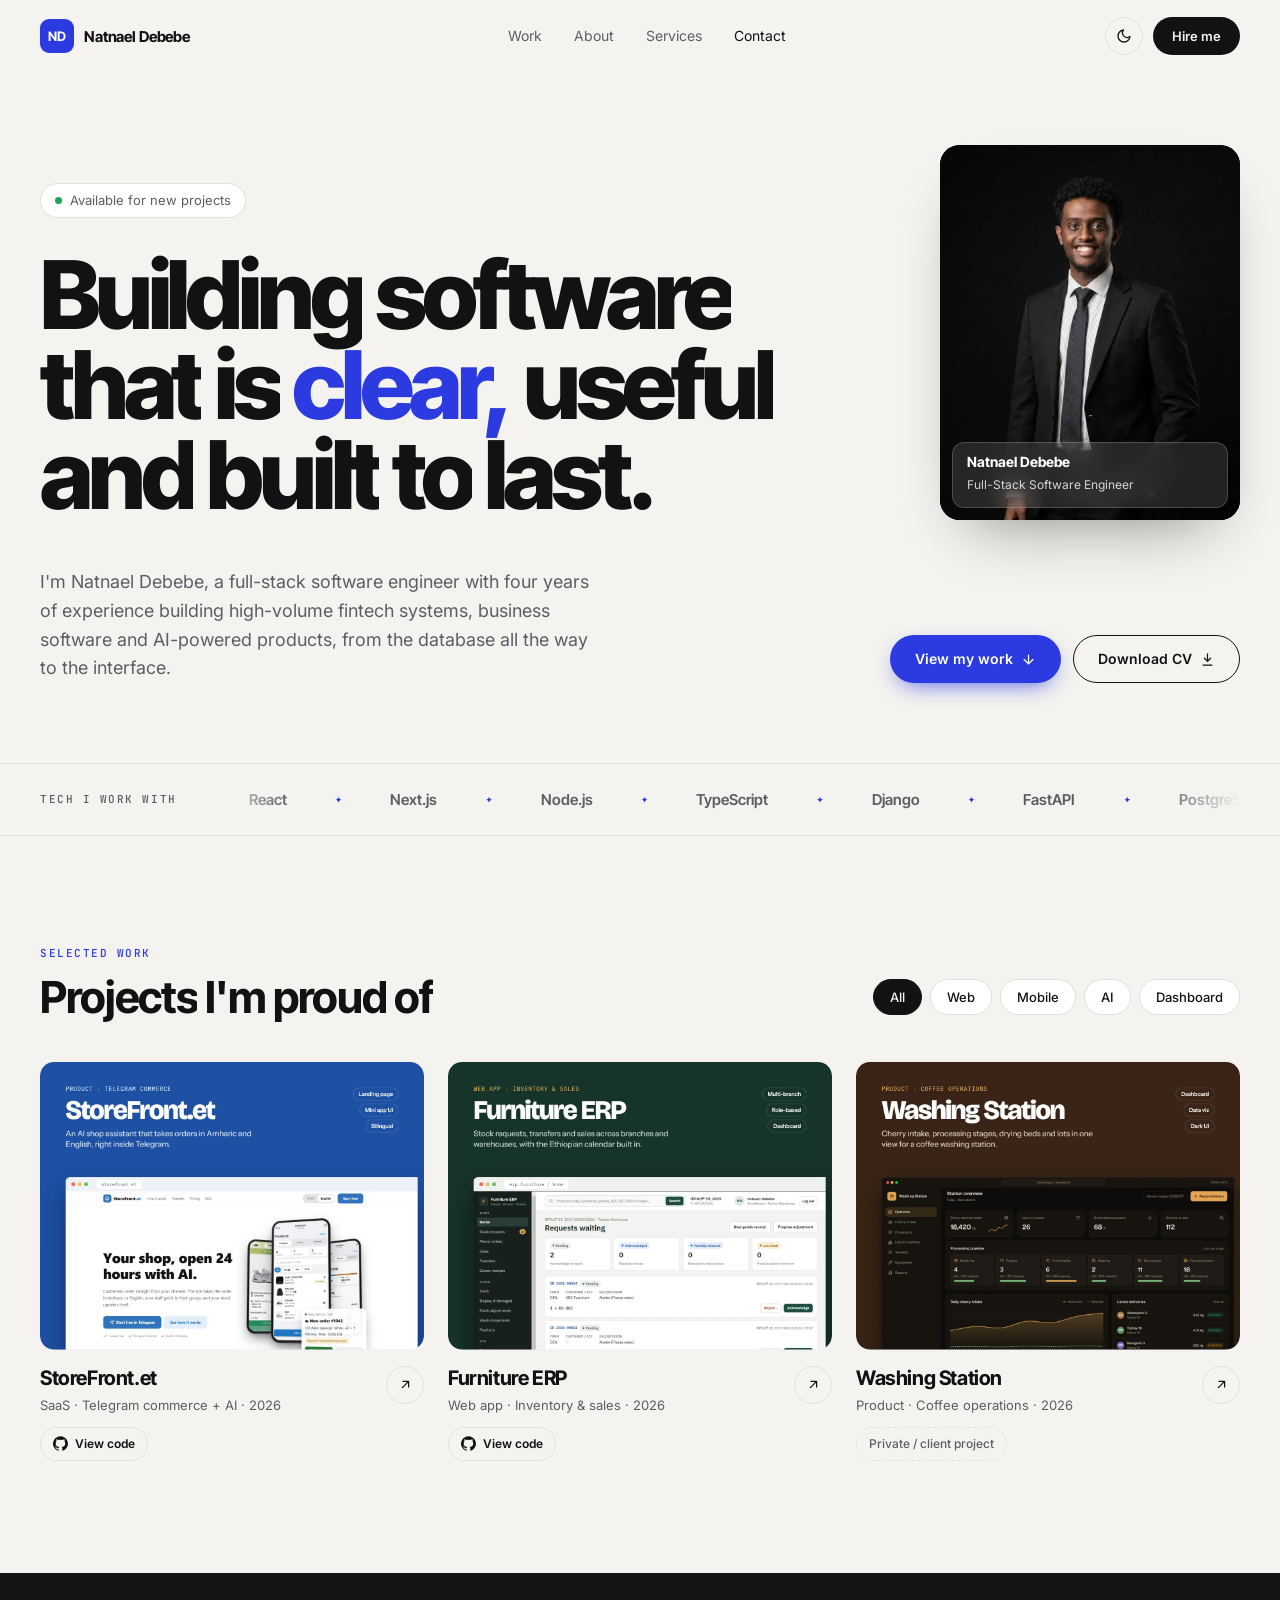
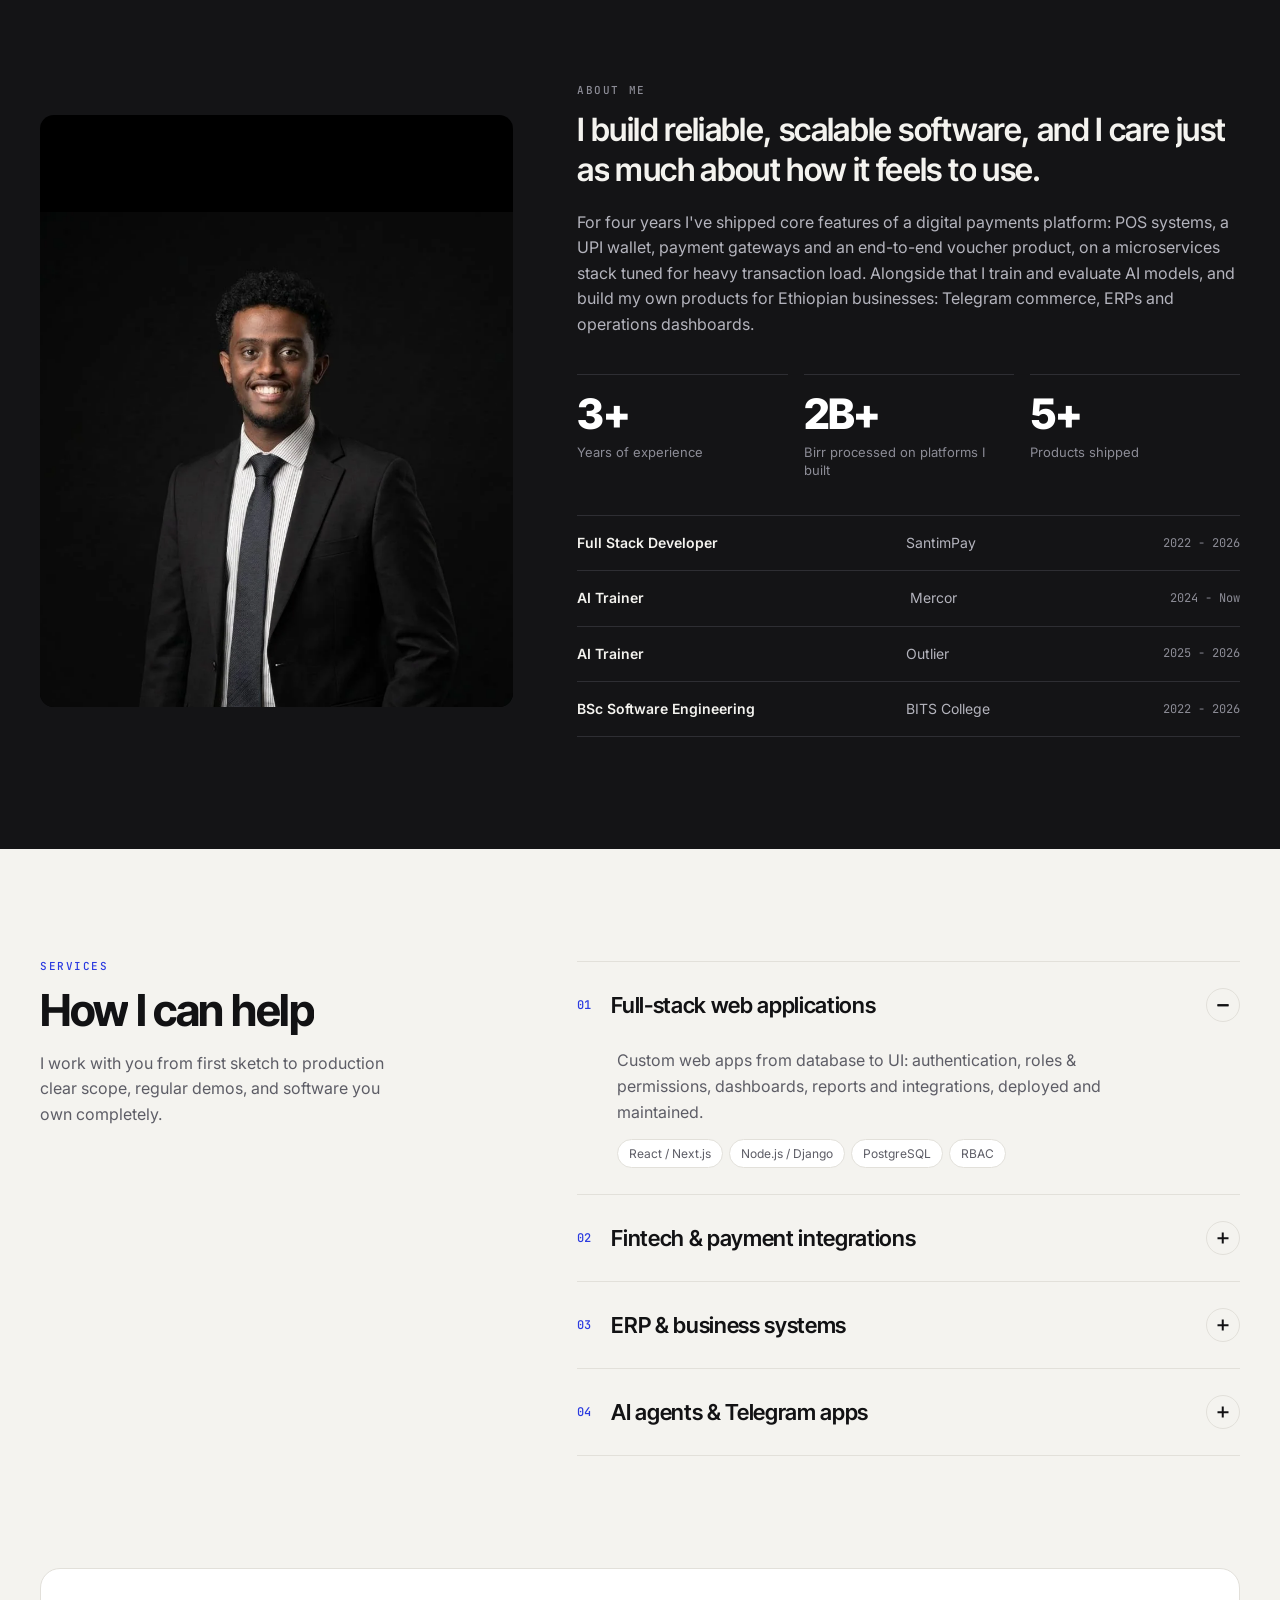
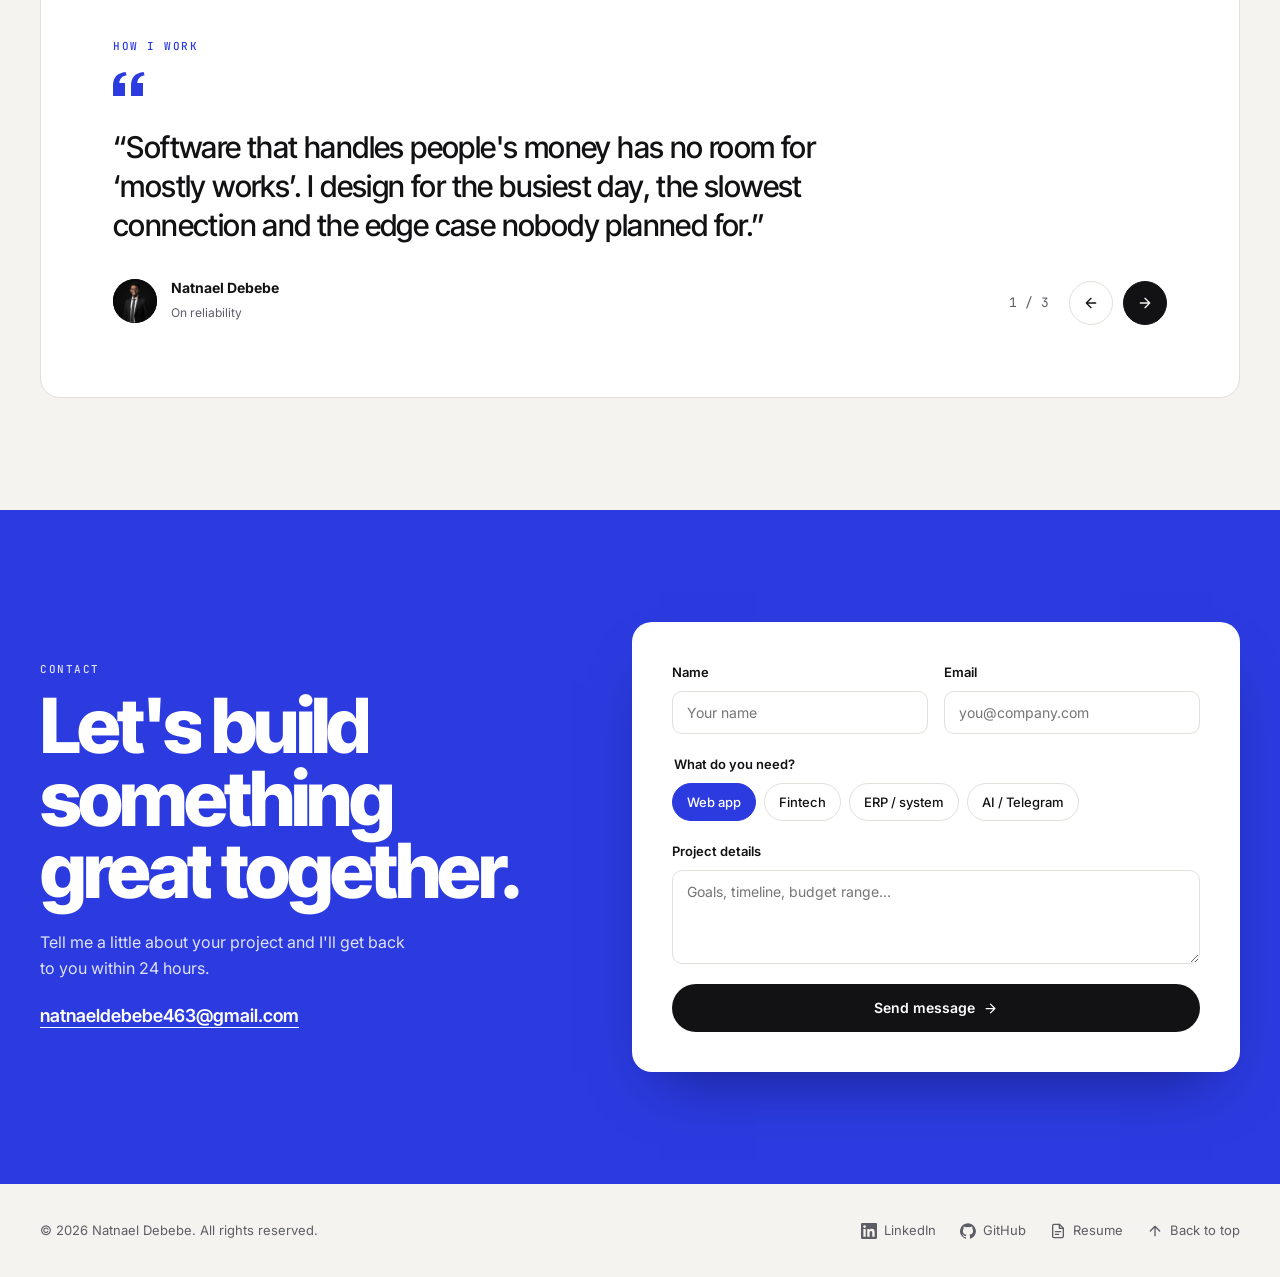
==== commit e778a24d: "Set live URL for link previews, add sitemap" ====
--- a/index.html
+++ b/index.html
@@ -16,11 +16,12 @@
       property="og:description"
       content="Fintech, ERPs, Telegram commerce and AI products, designed and built end to end."
     />
-    <!-- After deploying, change these two to full URLs, e.g. https://natnaeldebebe.vercel.app/assets/img/og-image.jpg -->
-    <meta property="og:image" content="assets/img/og-image.jpg" />
+    <link rel="canonical" href="https://natnaeldebebe.vercel.app/" />
+    <meta property="og:url" content="https://natnaeldebebe.vercel.app/" />
+    <meta property="og:image" content="https://natnaeldebebe.vercel.app/assets/img/og-image.jpg" />
     <meta property="og:type" content="website" />
     <meta name="twitter:card" content="summary_large_image" />
-    <meta name="twitter:image" content="assets/img/og-image.jpg" />
+    <meta name="twitter:image" content="https://natnaeldebebe.vercel.app/assets/img/og-image.jpg" />
     <meta name="theme-color" content="#f4f3ef" />
     <link
       rel="icon"
